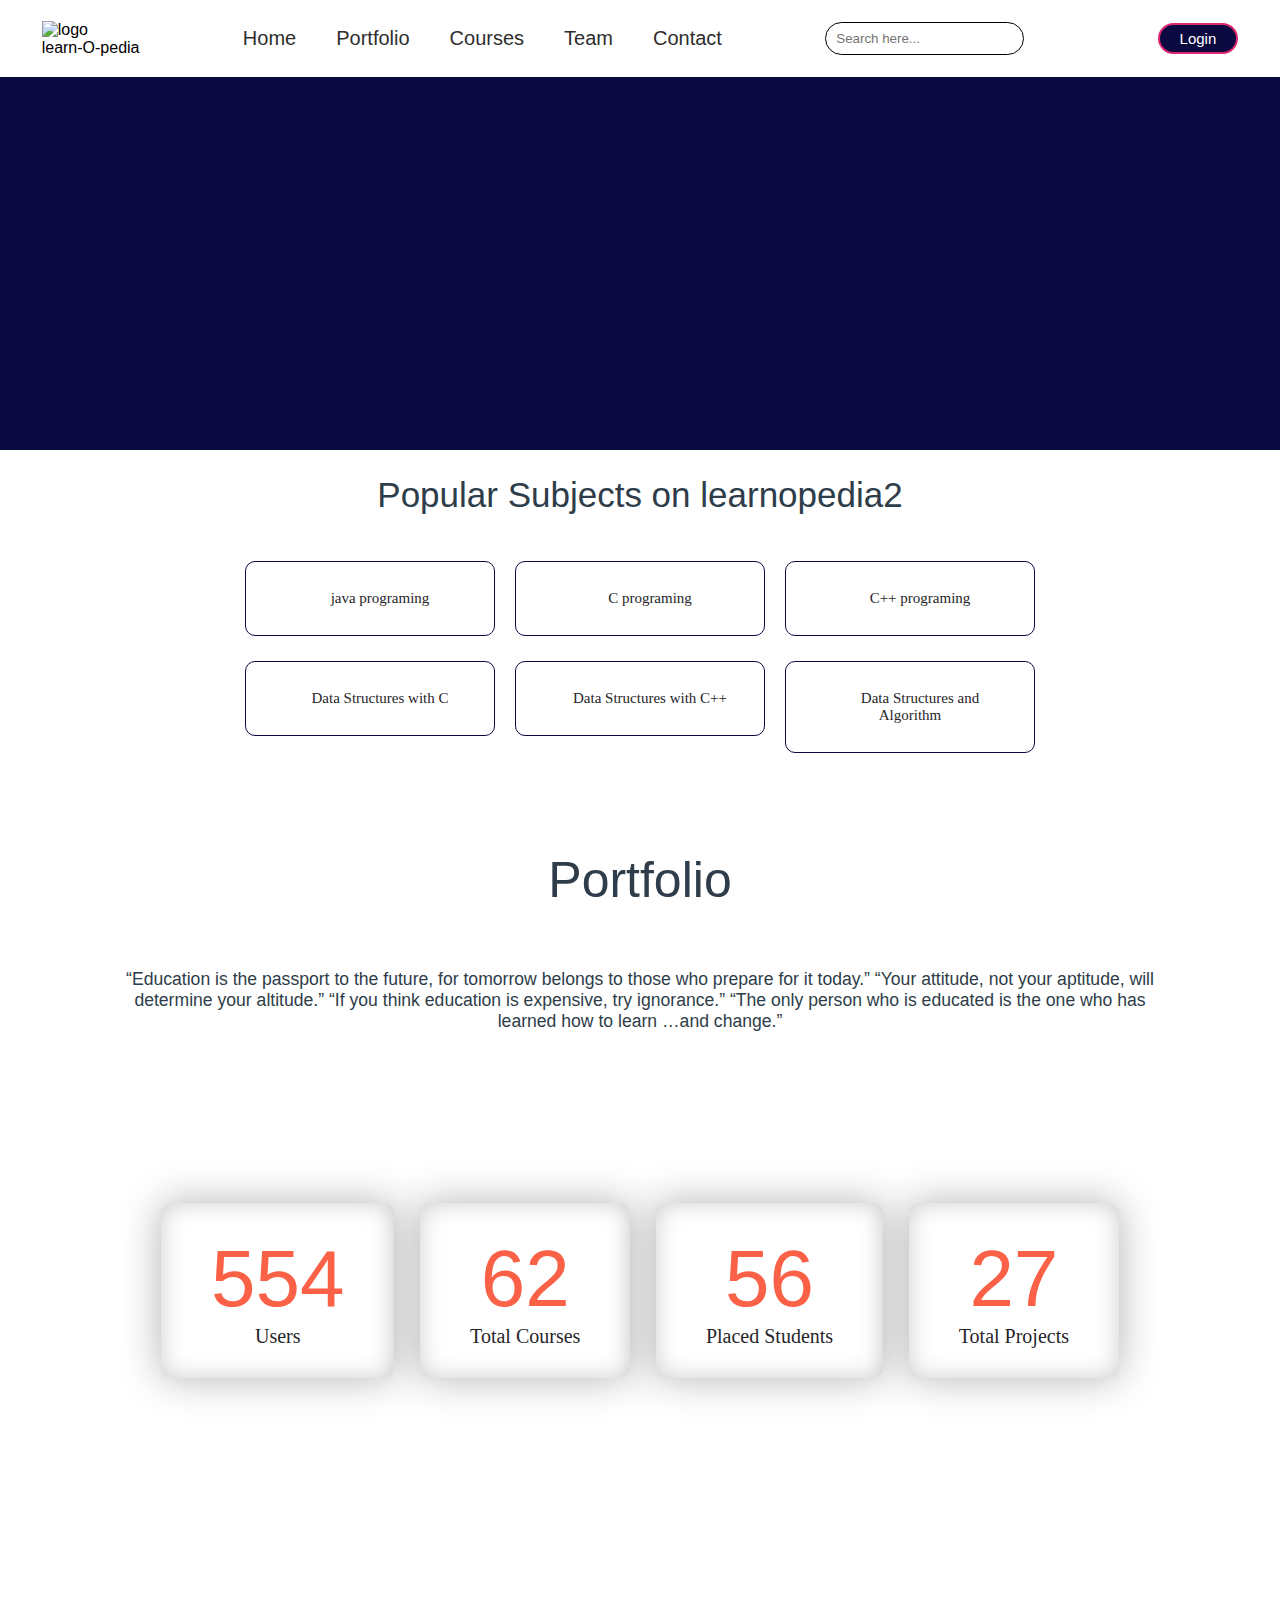
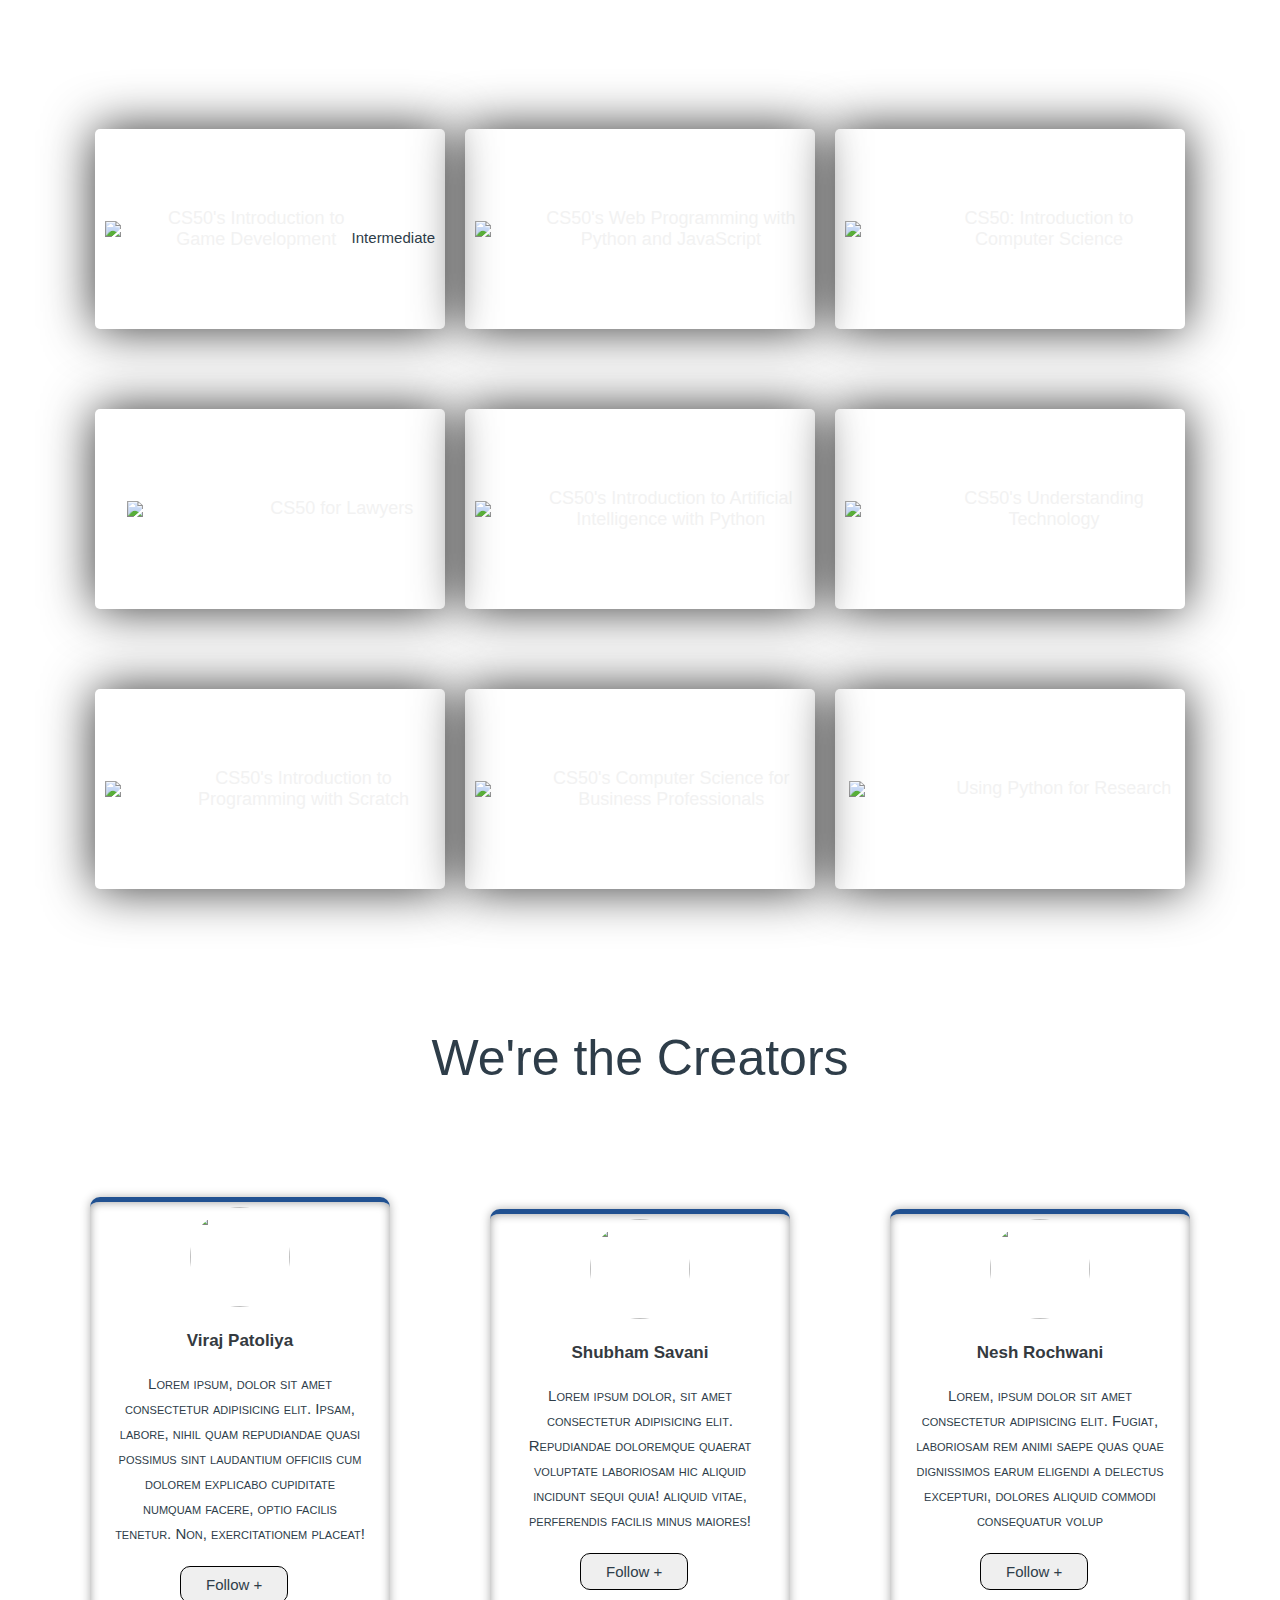
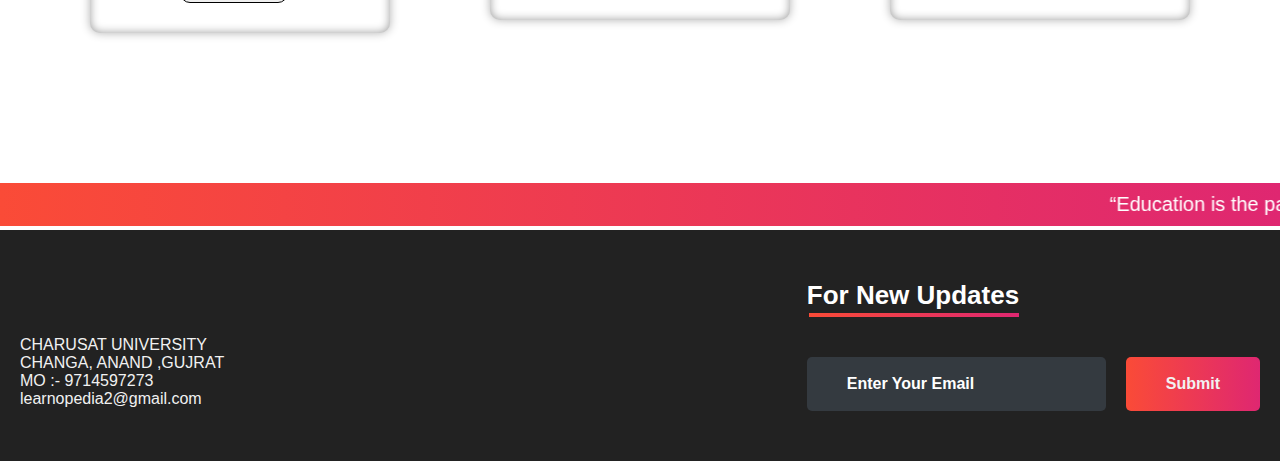
==== index.html @ 867e8674 "Add files via upload" ====
<!DOCTYPE html>
<html>
<head>
	<link rel="shortcut icon" type="png" href="icon/logo.png">
	<meta charset="utf-8">
	<meta http-equiv="X-UA-Comaptible" content="IE=edge">
	<title>learnOpedia</title>
	<meta name="desciption" content="">
	<meta name="viewport" content="width=device-width, initial-scale=1">
	<link rel="stylesheet" type="text/css" href="style.css">
	
</head>
<body>
<!-- Navigation Bar -->
	<header id="header">
		<nav>
			<div class="logo"><img src="icon/logo.png" alt="logo"><p>learn-O-pedia</p></div>
			<ul>
				<li><a class="header" href="">Home</a></li>
				<li><a href="#portfolio_section">Portfolio</a></li>
				<li><a href="#courses">Courses</a></li>
                <li><a href="#team_section">Team</a></li>
				<li><a href="#contactus_section">Contact</a></li>
			</ul>
			<div class="srch"><input type="text" class="search" placeholder="Search here..."><alt="search" onclick=slide()></div>
			<a class="login" href="">Login</a>
			<img src="icon/menu.png" class="menu" onclick="sideMenu(0)" alt="menu">
		</nav>
        <!-- navigation section over -->

		<div class="head-container">
			
		</div>
		<div class="side-menu" id="side-menu">
			<div class="close" onclick="sideMenu(1)"><img src="icon/close.png" alt=""></div>
			<div class="user">
				<img src="image.jpg" alt="Username">
				<p>Viraj</p>
			</div>
			<ul>
				<li><a href="#about_section">About</a></li>
				<li><a href="#portfolio_section">Portfolio</a></li>
				<li><a href="#team_section">Team</a></li>
				<li><a href="#courses">Courses</a></li>
				<li><a href="#contactus_section">Contact</a></li>
			</ul>
		</div>
	</header>


<!-- Some Popular Subjects -->
	<div class="title">
		<span>Popular Subjects on learnopedia2</span>
	</div>
	<br><br>
	<div class="course">
		<center><div class="cbox">
		<div class="det"><a href=""><img src="">java programing</a></div>
		<div class="det"><a href=""><img src="">C programing</a></div>
		<div class="det"><a href=""><img src="">C++ programing</a></div>
		
		</div></center>
		<div class="cbox">
		<div class="det"><a href=""><img src="">Data Structures with C </a></div>
		<div class="det"><a href=""><img src="">Data Structures with C++</a></div>
		<div class="det"><a href=""><img src="">Data Structures and Algorithm</a></div>
		</div>
	</div>

<!-- PORTFOLIO -->
	<div class="diffSection" id="portfolio_section">
		<center><p style="font-size: 50px; padding: 100px; padding-bottom: 40px;">Portfolio</p></center>
		<div class="content">
			<p>
				“Education is the passport to the future, for tomorrow belongs to those who prepare for it today.” “Your attitude, not your aptitude, will determine your altitude.” “If you think education is expensive, try ignorance.” “The only person who is educated is the one who has learned how to learn …and change.”
			</p>
		</div>
	</div>
	<div class="extra">
		<p>We're increasing this data every mounth</p>
		<div class="smbox">
		<span><center><div class="data">554</div><div class="det">Users</div></center></span>
		<span><center><div class="data">62</div><div class="det">Total Courses</div></center></span>
		<span><center><div class="data">56</div><div class="det">Placed Students</div></center></span>
		<span><center><div class="data">27</div><div class="det">Total Projects</div></center></span>
		</div>
	</div>

<!-- Courses -->
<div class="service-swipe">
	<div class="diffSection" id="courses">
	<center><p style="font-size: 50px; padding: 100px; padding-bottom: 40px; color: #fff;">Courses</p></center>
	</div>
	<a href="https://online-learning.harvard.edu/course/cs50s-introduction-game-development?delta=0"><div class="s-card"><img src="img/c.jpg"><p>CS50's Introduction to Game Development</p><br>Intermediate</div></a>
	<a href="https://online-learning.harvard.edu/course/cs50s-web-programming-python-and-javascript?delta=0"><div class="s-card"><img src="img/c++.png"><p>CS50's Web Programming with Python and JavaScript</p></div></a>
	<a href="https://online-learning.harvard.edu/course/cs50-introduction-computer-science?delta=0"><div class="s-card"><img src="img/java.png"><p>CS50: Introduction to Computer Science</p></div></a>
	<a href="https://online-learning.harvard.edu/course/cs50-lawyers?delta=0"><div class="s-card"><img src="img/js.png"><p>CS50 for Lawyers</p></div></a>
	<a href="https://online-learning.harvard.edu/course/cs50s-introduction-artificial-intelligence-python?delta=0"><div class="s-card"><img src="img/python.jpg"><p>CS50's Introduction to Artificial Intelligence with Python</p></div></a>
	<a href="https://online-learning.harvard.edu/course/cs50s-understanding-technology-0?delta=0"><div class="s-card"><img src="img/chas.png"><p>CS50's Understanding Technology</p></div></a>
	<a href="https://online-learning.harvard.edu/course/cs50s-introduction-programming-scratch?delta=0"><div class="s-card"><img src="img/machine leaning.png"><p>CS50's Introduction to Programming with Scratch</p></div></a>
	<a href="https://online-learning.harvard.edu/course/cs50s-computer-science-business-professionals-0?delta=0"><div class="s-card"><img src="img/robotics.png"><p>CS50's Computer Science for Business Professionals</p></div></a>
	<a href="https://online-learning.harvard.edu/course/using-python-research?delta=1"><div class="s-card"><img src="img/digital marketing.png"><p>Using Python for Research</p></div></a>
</div>

<!-- TEAM -->
	<div class="diffSection" id="team_section">
		<center><p style="font-size: 50px; padding-top: 100px; padding-bottom: 60px;">We're the Creators</p></center>
		<div class="totalcard">
			<div class="card">
				<center><img src="team/viraj.jpg"></center>
				<center><div class="card-title">Viraj Patoliya</div>
				<div id="detail">
					<p>Lorem ipsum, dolor sit amet consectetur adipisicing elit. Ipsam, labore, nihil quam repudiandae quasi possimus sint laudantium officiis cum dolorem explicabo cupiditate numquam facere, optio facilis tenetur. Non, exercitationem placeat! </p>
					<div class="duty"></div>
					<a href="https://www.linkedin.com/in/viraj-patoliya-6891b620b/" target="_blank"><button class="btn-viraj">Follow +</button></a>
				</div>
				</center>
			</div>
			<div class="card">
				<center><img src="team/shubham.jpg"></center>
				<center><div class="card-title">Shubham Savani</div>
				<div id="detail">
					<p>Lorem ipsum dolor, sit amet consectetur adipisicing elit. Repudiandae doloremque quaerat voluptate laboriosam hic aliquid incidunt sequi quia! aliquid vitae, perferendis facilis minus maiores!</p>
					<div class="duty"></div>
					<a href="https://www.linkedin.com/in/shubham-savani-b0a3a620b/" target="_blank"><button class="btn-shubham">Follow +</button></a>
				</div>
				</center>
			</div>
            <div class="card">
				<center><img src="team/nesh.jpg"></center>
				<center><div class="card-title">Nesh Rochwani</div>
				<div id="detail">
					<p>Lorem, ipsum dolor sit amet consectetur adipisicing elit. Fugiat, laboriosam rem animi saepe quas quae dignissimos earum eligendi a delectus excepturi, dolores aliquid commodi consequatur volup</p>
					<div class="duty"></div>
					<a href="https://www.linkedin.com/in/nesh-rochwani-981162211/" target="_blank"><button class="btn-nesh">Follow +</button></a>
				</div>
				</center>
			</div>
		</div>
	</div>

<!-- Sliding Information -->
	<marquee style="background: linear-gradient(to right, #FA4B37, #DF2771); margin-top: 50px;" direction="left" onmouseover="this.stop()" onmouseout="this.start()" scrollamount="20"><div class="marqu">“Education is the passport to the future, for tomorrow belongs to those who prepare for it today.” “Your attitude, not your aptitude, will determine your altitude.” “If you think education is expensive, try ignorance.” “The only person who is educated is the one who has learned how to learn …and change.”</div></marquee>

<!-- FOOTER -->
	<footer>
		<div class="footer-container" id="contactus_section" >
			<div class="left-col">
				<br><br>
				<br>CHARUSAT UNIVERSITY<br>CHANGA, ANAND ,GUJRAT<br>
				<p>MO :- 9714597273 <br>learnopedia2@gmail.com</p>
			</div>
			<div class="right-col">
				<h1 style="color: #fff">For New Updates</h1>
				<div class="border"></div><br>

				<form class="newsletter-form">
					<input class="txtb" type="email" placeholder="Enter Your Email">
					<input class="btn" type="submit" value="Submit">
				</form>
			</div>
		</div>
	</footer>

</body>
</html>
---- style.css ----
* {
	box-sizing: border-box;
	margin: 0;
	padding: 0;
}

html {
	scroll-behavior: smooth;
}
body {
	background: #FFF;
	font-family: 'Open Sans', sans-serif;
}

header {
	height: 50vh;
    /* : blue; */
	background: rgb(10, 10, 65);
}
.black {
	box-shadow: 0 2px 10px rgba(0, 0, 0, 0.5);
}
nav {
	padding-top: 20px;
	padding-bottom: 20px;
	top: 0;
	position: fixed;
	display: flex;
	width: 100%;
	z-index: 1000;
	background: #fff;
	justify-content: space-around;
	transition: 1.5s;
	align-items: center;
}
nav ul {
	display: flex;
	align-items: center;
}
nav ul li {
	list-style: none;
	margin: 5px 10px;
}
nav ul li a {
	padding: 2px 10px;
	color: #2e2e2e;
	font-size: 20px;
	cursor: pointer;
	transition: .5s;
	text-decoration: none;
}
nav ul li a:hover {
	color: rgb(10, 10, 65);
	border-radius: 5px;
    font-weight: bolder;
	/* background: rgb(10, 10, 65); */
}
.active {
    padding: auto;
	color: #fff;
	border-radius: 5px;
	/* background: rgb(10, 10, 65); */
}
.srch {
	padding: 8px 10px;
	display: flex;
	/* align-items: center; */
	justify-content: center;
	/* background: #0066ff; */
	border: 1px solid;
	border-radius: 20px;
}

.srch .search {
	/* padding: 2px 10px; */
	outline: none;
	border: none;
	background: transparent;
}

.login {
	margin-left: 50px;
	padding: 5px 20px;
	border: 2px solid #DF2771;
	border-radius: 20px;
	text-decoration: none;
	
	transition: .5s;
	background-color: rgb(10, 10, 65);
	color: #fff;
}
.login:hover {
	color: #2e2e2e;
	background: #fff;
}
.logo img{
	width: 120px;
	cursor: pointer;
	transition: all 1s;
}

a, button {
	float: left;
	font-family: "Montserrat", sans-serif;
	font-weight: 500;
	font-size: 15px;
	color: #2E3D49;
	display: block;
	text-decoration: none;
	text-align: center;
}
/* .head-container {
	margin-top: 245px;
	display: flex;
	flex-wrap: wrap;
	align-items: center;
	justify-content: space-around;
} */

/* SIDE                      */
.menu {
	cursor: pointer;
	width: 25px;
	display: none;
}
.side-menu {
	width: 100%;
	height: 100%;
	background: rgba(182, 33, 90, 0.993);
	position: absolute;
	top: 0;
	transition: .8s;
	z-index: 2000;
	transform: translateX(-100%);
}
.side-menu ul {
	margin-top: 35%;
	display: flex;
	flex-direction: column;
	justify-content: center;
	/* background: #FA4B37; */
}
.side-menu ul li {
	list-style: none;
	/* background: #009900; */
	display: flex;
	justify-content: center;
	align-items: center;
	/* border-bottom: 1px solid #fff; */
	/* padding: 10px 0px; */
}
.side-menu ul li:hover a{
	background: #fff;
	color: #DF2771;
}
.side-menu ul li a{
	color: #FFF;
	width: 100%;
	font-size: 1em;
	/* background: #2E3D49; */
	text-decoration: none;
	padding: 15px 0px;
}
.close img{
	float: right;
	width: 35px;
	cursor: pointer;
	margin: 10px;
}
.user {
	display: flex;
	justify-content: center;
	align-items: center;
	margin-top: 10%;
}
.user img {
	width: 60px;
	border-radius: 50%;
	border: 2px solid #fff;
	filter: drop-shadow(0 10px 20px #0004);
	margin-right: 30px;
	cursor: pointer;
}
.user p {
	color: #fff;
	cursor: pointer;
}
.user img, .user p {
	opacity: 1;
}
/*Common things in all sections*/
 #portfolio_section, #team_section, #services_section, #contactus_section {
	font-family: 'Open Sans', sans-serif;
	color: #2E3D49;
	position: relative;
}
.diffSection {
	width: 100%;
	/*position: relative;*/
	justify-content: center;
	align-items: center;
}
.diffSection .content {
	margin: 10px;
	text-align: center;
	padding: 10px 100px;
	font-size: 1.1em;
}

/*PORTFOLIO*/
.extra {
	width: 100%;
}
.extra p {
	padding: 30px;
	padding-bottom: 150px;
	font-size: 50px;
	text-align: center;
	color: #fff;
	background-image: linear-gradient(rgba(0,0,0,0),rgba(0,0,0,0.7)),url("images/extra/b1.jpg");
	background-size: cover;
	background-attachment: fixed;
	font-family: cursive;
	z-index: -9;
}
.smbox {
	display: flex;
	flex-wrap: wrap;
	transform: translateY(-100px);
	justify-content: center;
}
.smbox span {
	margin: 1%;
	background: #fff;
	box-shadow: inset 0px 0px 25px rgba(0,0,0,0.2),
						0 0 40px rgba(0,0,0,0.3);
	border-radius: 10px;
	padding: 30px 50px;
	cursor: pointer;
}
.smbox span:hover {
	transform: scale(1.3);
	transition: .5s ease;
}
.smbox .data {
	font-size: 80px;
	color: #FA6146;	
}
.smbox .det {
	font-size: 20px;
	color: #272529;
	font-family: cursive;
}

/*Title*/
.title {
	 margin-top: 25px; 
	font-family: 'Open Sans', sans-serif;
	font-size: 35px;
	text-align: center;
	color: #2E3D49;
}
/*POPULAR SUBJECTS*/
.cbox {
	position: relative;
	width: 100%;
	display: inline-flex;
	flex-wrap: wrap;
	justify-content: center;
}
.cbox .det {
	width: 250px;
	height: 80px;
	margin: 10px;
	background: #fff;
	cursor: pointer;
}
.cbox .det a{
	justify-content: space-around;
	width: 250px;
	padding: 28px;
	border-radius: 10px;
	border: 1px solid rgb(10, 10, 65);
	font-size: 15px;
	color: #272529;
	font-family: cursive;
	text-decoration: none;
}
.cbox .det a:hover {
	background: linear-gradient(to right, rgb(10, 10, 65), blue);
	color: white;
}
.cbox .det a:hover img{
	filter: brightness(100);
}
.cbox img {
	width: 20px;
	margin-right: 20px;
}

/*TEAM SECTION*/
.totalcard {
	width: 100%;
	display: flex;
	flex-wrap: wrap;
	align-items: center;
	justify-content: center;
	margin-bottom: 50px;
}
.totalcard .card {
	margin: 50px;
	width: 300px;
	border-radius: 10px;
	background: #fff;
}
.totalcard .card{
	box-shadow: inset 0 0 10px rgba(0,0,0,0.4),
					0 0 10px rgba(0,0,0,0.3);
}
.card:nth-child(1){
	border-top: 5px solid rgb(33, 81, 145);
}
.card:nth-child(2){
	border-top: 5px solid rgb(33, 81, 145);
}
.card:nth-child(3){
	border-top: 5px solid rgb(33, 81, 145);
}
.card:nth-child(1):hover {
	box-shadow: inset 0px 0px 10px rgb(33, 81, 145),
				1px 1px 30px rrgb(33, 81, 145);
}
.card:nth-child(2):hover {
	box-shadow: inset 0px 0px 10px rgba(10, 67, 141, 0.623),
				1px 1px 30px rgba(33, 81, 145,0.5);
}
.card:nth-child(3):hover {
	box-shadow: inset 0px 0px 10px rgba(33, 81, 145,0.5),
				1px 1px 30px rgba(33, 81, 145,0.5);
}
.totalcard .card img {
	width: 100px;
	height: 100px;
	margin-top: 5px;
	cursor: pointer;
	border-radius: 50px;
	transition-duration: .8s;
}
.totalcard .card img:hover {
    /* padding-bottom: 10px ; */
	transform: scale(1.5);
	border-radius: 0;
	box-shadow: 0 0 20px rgba(0,0,0,0.5);
}
#detail p{
	font-size: 15px;
	line-height: 25px;
	font-variant: small-caps;
	text-align: center;
	margin: 25px;
	margin-bottom: 0px;
	margin-top: 0px;
}
#detail button {
	outline: none;
	border-radius: 10px;
	border-style: none;
	border: 1px solid black;
	padding: 9px 25px;
	cursor: pointer;
	transition-duration: .4s;
}
#detail a {
	bottom: 80px;
	text-decoration: none;
	margin-bottom: 30px;
	margin-top: 20px;
	margin-left: 90px;
	align-self: center;
}
.btn-viraj:hover {
	background: rgba(0,255,0,0.7);
	color: #fff;
}
.btn-viraj2:hover {
	background: rgba(0,0,255,0.5);
	color: #fff;
}
.card-title {
	font-size: 17px;
	color: #343A40;
	padding: 20px;
	font-weight: 700;
}

/*Service Section*/
.service-swipe {
	display: flex;
	flex-wrap: wrap;
	justify-content: center;
	align-items: center;
	background-image: linear-gradient(rgba(0,0,0,0),rgba(0,0,0,0.7)),url("images/extra/b3.jpg");
	background-size: cover;
	background-attachment: fixed;
}
.service-swipe .s-card img {
	width: 100px;
}
.service-swipe a {
	padding: 0;
	margin: 40px 10px;
}
.service-swipe .s-card {
	display: flex;
	justify-content: space-around;
	padding: 10px;
	align-items: center;
	text-align: center;
	width: 350px;
	height: 200px;
	box-shadow: inset 0 0 20px rgba(255,255,255,0.05),
					0 0 50px rgba(0,0,0,0.8);
	border-radius: 5px;
	cursor: pointer;
	transition-duration: .5s;
}
.service-swipe .s-card p {
	color: #f2f2f2;
	font-size: 1.2em;
	font-family: 'Open Sans',sans-serif;
}
.service-swipe .s-card:hover {
	box-shadow: 0 0 50px rgba(255,255,255,0.8);
	transform: translateY(-10px);
}

/*SCROLLING TEXT*/
.marqu {
	text-align: center;
	justify-content: center;
	color: #fff;
	font-size: 20px;
	padding: 10px;
}

/*FOOTER*/
footer {
	color: #E5E8EF;
	background: #000D;
	padding: 50px 0; 
}
footer .footer-container {
	max-width: 1300px;
	margin: auto;
	padding: 0 20px;
	display: flex;
	justify-content: space-between;
	align-items: center;
	flex-wrap: wrap-reverse;
}

footer .left-col{
     color: #f1f1f1;
}
footer .border{
    color: #f1f1f1;
}
footer .social-media img{
	width: 22px;
}
footer .logo {
	width: 180px;
	color: #fff;
}
footer .social-media a{
	margin-right: 10px;
	font-size: 22px;
	text-decoration: none;
}
footer .right-col h1{
	font-size: 26px;
}
footer .border{
	width: 210px;
	height: 4px;
	background: linear-gradient(to right, #FA4B37, #DF2771);
	margin: 2px;
}
footer .newsletter-form {
	display: flex;
	justify-content: center;
	align-items: center;
	flex-wrap: wrap;
}
footer input::placeholder {
  color: white !important;
}
footer .txtb {
	flex: 1;
	padding: 18px 40px;
	font-size: 16px;
	background: #343A40;
	border: none;
	font-weight: 700;
	outline: none;
	border-radius: 5px;
	min-width: 260px;
	margin-top: 20px;
	color: white;
}
footer .btn {
	margin-top: 20px;
	padding: 18px 40px;
	font-size: 16px;
	color: #f1f1f1;
	background: linear-gradient(to right, #FA4B37, #DF2771);
	border: none;
	font-weight: 700;
	outline: none;
	border-radius: 5px;
	margin-left: 20px;
	cursor: pointer;
	transition: opacity .3s linear;	
}
footer .btn:hover {
	opacity: .7;
}

/*PROPERTIES FOR MAKING WEBSITE RESPONSIVE*/
@media screen and (max-width: 960px) {
	.footer-container {
		max-width: 600px;
	}
	.right-col {
		width: 100%;
		margin-bottom: 60px;
	}
	.left-col {
		width: 100%;
		text-align: center;
	}
	.social-media {
		display: flex;
		justify-content: center;
	}
	.logo {
		transition: 1s;
		margin-left: 30%;
	}
	nav ul, .srch, .login{
		display: none;
	}
	.menu {
		display: block;
	}
	nav {
		padding-bottom: 20px;
		border-bottom: 1px solid #0005;
	}
	.quote p, .quote h5, .play {
		justify-content: center;
		text-align: center;
	}
	.quote p {
		font-size: 30px;
	}
	.service-container .right-side img {
		width: 90%;
	}
	.title {
		margin-top: 0px;
	}
	
}
@media screen and (max-width: 700px) {
	footer .btn{
		margin: 0;
		width: 100%;
		margin-top: 20px;
	}
	.svg-image img {
		width: 90%;
		margin: 20px;
		/* align-self: center; */
	}
}

@media screen and (max-width: 1000px) {	
	.feedbox form input, .feedbox form .fname{
		width: 100%;
	}
}
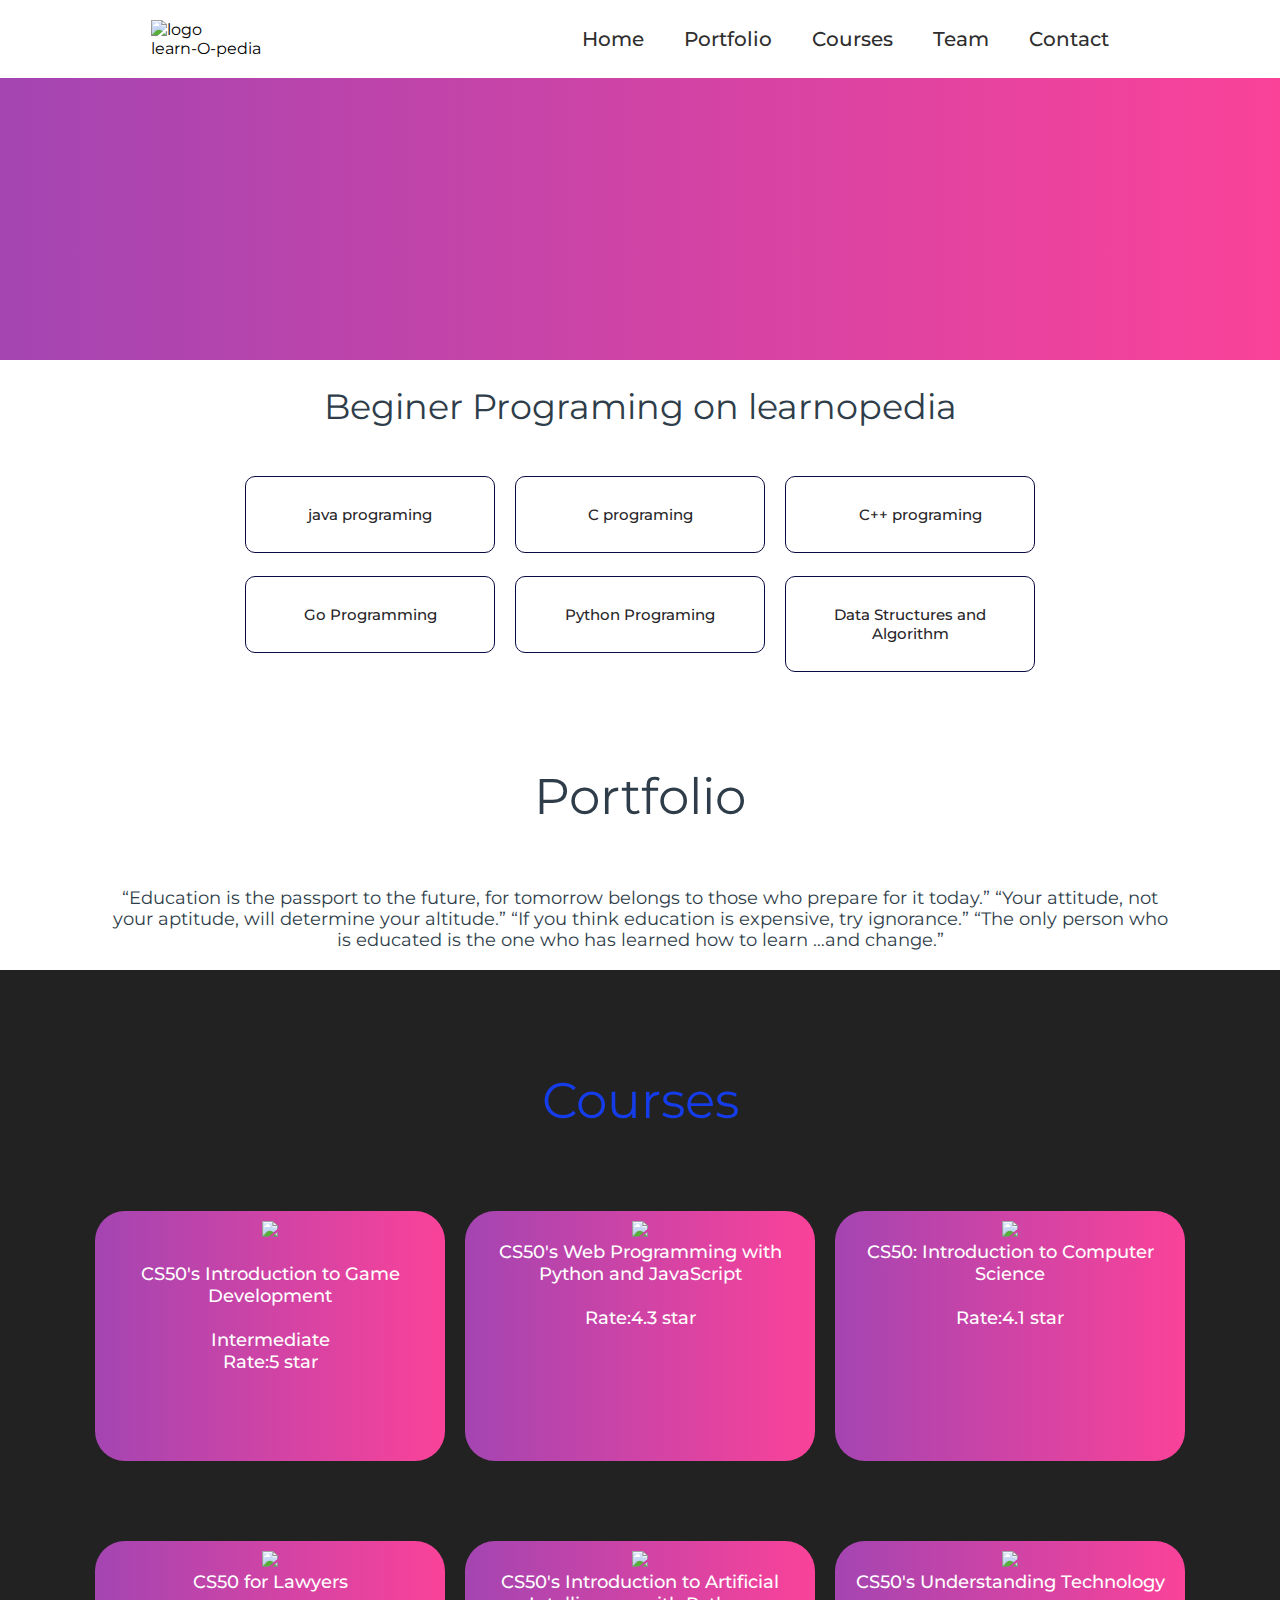
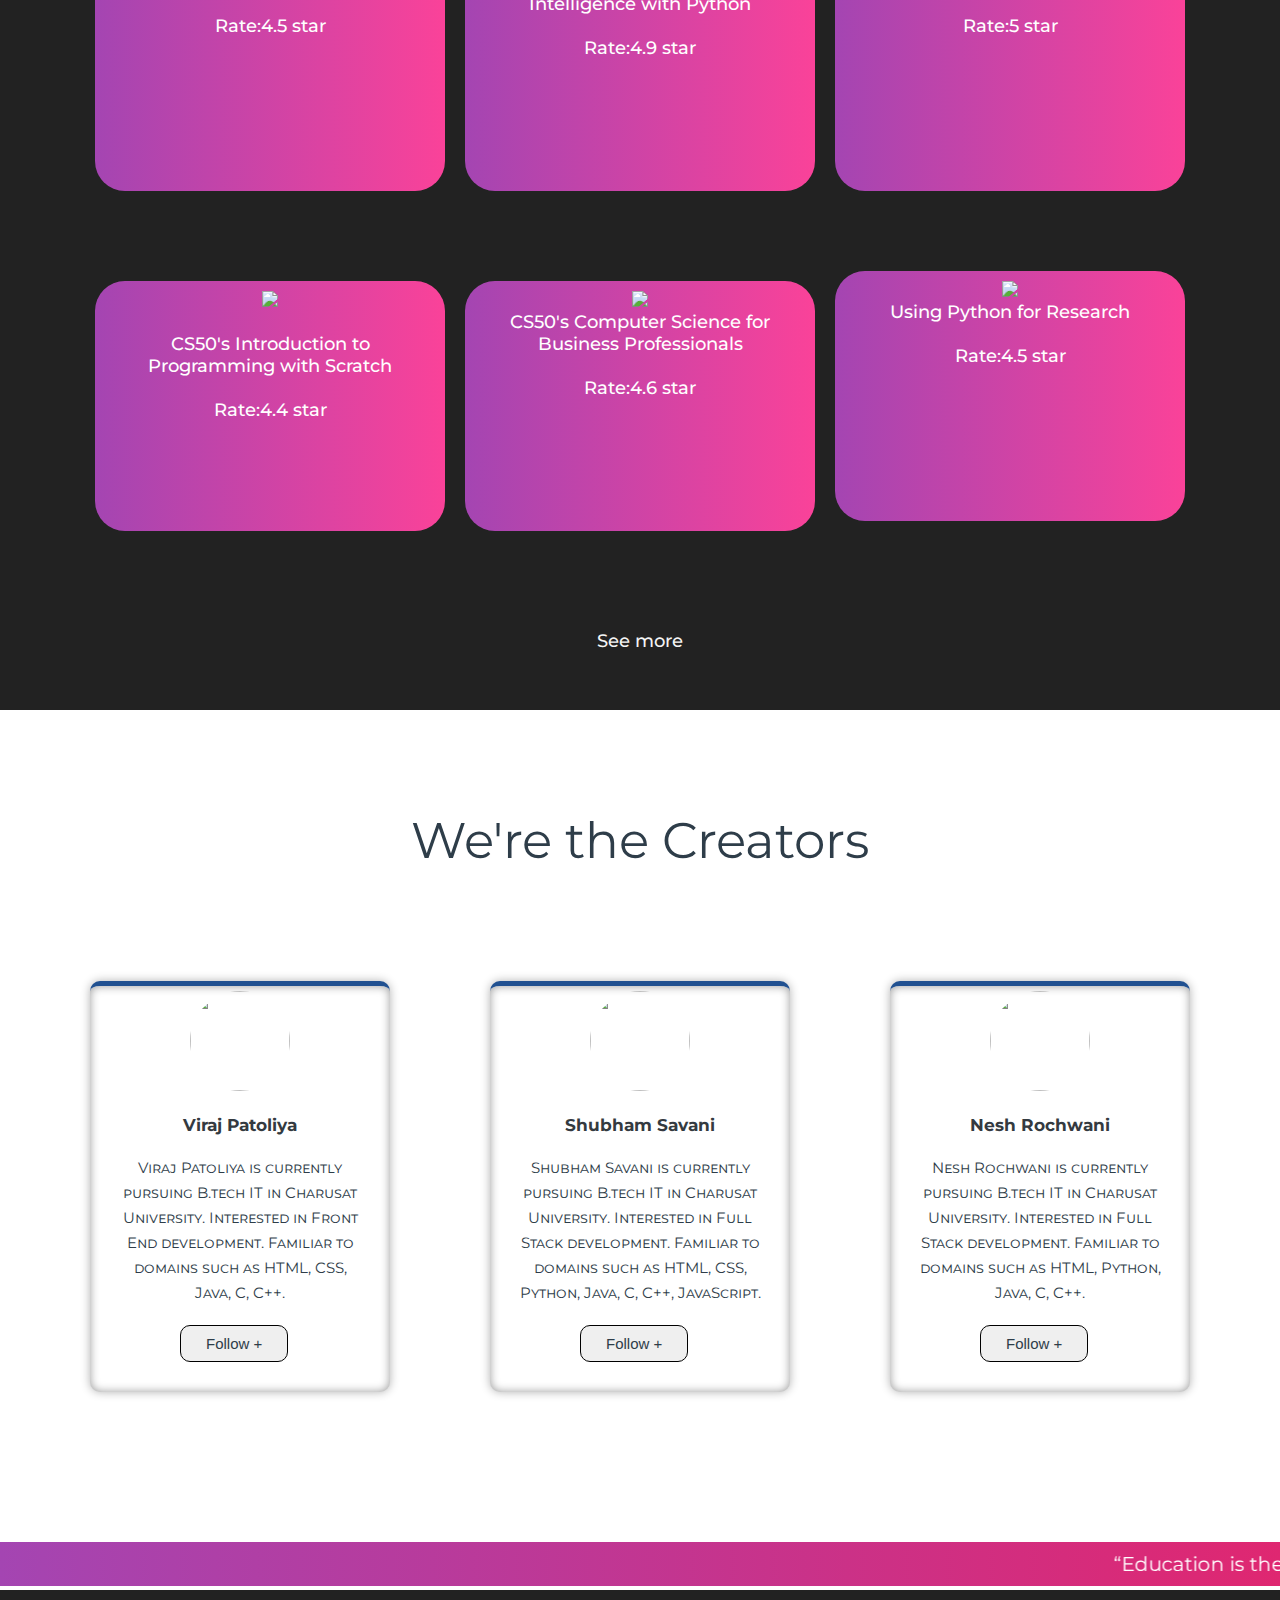
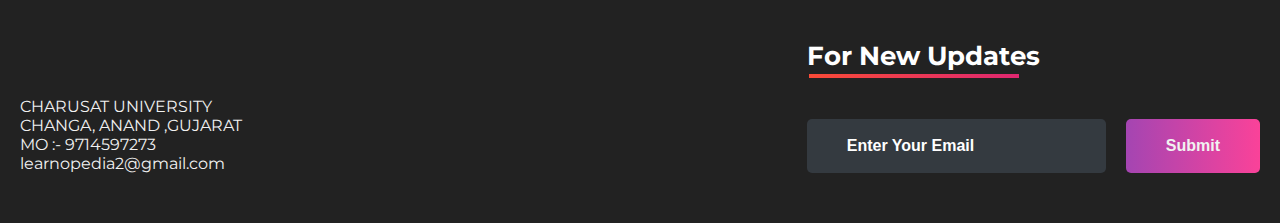
==== commit bd695c34: "Add files via upload" ====
--- a/index.html
+++ b/index.html
@@ -7,10 +7,15 @@
 	<title>learnOpedia</title>
 	<meta name="desciption" content="">
 	<meta name="viewport" content="width=device-width, initial-scale=1">
+
+	<link href="https://fonts.googleapis.com/css2?family=Montserrat&display=swap" rel="stylesheet">
+
+
 	<link rel="stylesheet" type="text/css" href="style.css">
-	
+	<link rel="preconnect" href="https://fonts.googleapis.com">
 </head>
 <body>
+
 <!-- Navigation Bar -->
 	<header id="header">
 		<nav>
@@ -22,14 +27,16 @@
                 <li><a href="#team_section">Team</a></li>
 				<li><a href="#contactus_section">Contact</a></li>
 			</ul>
-			<div class="srch"><input type="text" class="search" placeholder="Search here..."><alt="search" onclick=slide()></div>
-			<a class="login" href="">Login</a>
-			<img src="icon/menu.png" class="menu" onclick="sideMenu(0)" alt="menu">
+
+			<!-- <div class="srch"><input type="text" id="myInput" class="search" placeholder="Search here..." onkeyup="SearchCourses()"></div> -->
+
+			<!-- <a class="login" href="">Login</a> -->
+			<!-- <img src="icon/menu.png" class="menu" onclick="sideMenu(0)" alt="menu"> -->
 		</nav>
         <!-- navigation section over -->
 
 		<div class="head-container">
-			
+			<li>Thanks for coming back to learn-O-pedia </li>
 		</div>
 		<div class="side-menu" id="side-menu">
 			<div class="close" onclick="sideMenu(1)"><img src="icon/close.png" alt=""></div>
@@ -50,20 +57,20 @@
 
 <!-- Some Popular Subjects -->
 	<div class="title">
-		<span>Popular Subjects on learnopedia2</span>
+		<span>Beginer Programing on learnopedia</span>
 	</div>
 	<br><br>
 	<div class="course">
 		<center><div class="cbox">
-		<div class="det"><a href=""><img src="">java programing</a></div>
-		<div class="det"><a href=""><img src="">C programing</a></div>
-		<div class="det"><a href=""><img src="">C++ programing</a></div>
+		<div class="det"><a href="https://www.w3schools.com/java/default.asp">java programing</a></div>
+		<div class="det"><a href="https://www.w3schools.in/c-tutorial/">C programing</a></div>
+		<div class="det"><a href="https://www.w3schools.com/CPP/default.asp"><img src="">C++ programing</a></div>
 		
 		</div></center>
 		<div class="cbox">
-		<div class="det"><a href=""><img src="">Data Structures with C </a></div>
-		<div class="det"><a href=""><img src="">Data Structures with C++</a></div>
-		<div class="det"><a href=""><img src="">Data Structures and Algorithm</a></div>
+		<div class="det"><a href="https://www.w3schools.com/go/index.php">Go Programming </a></div>
+		<div class="det"><a href="https://www.w3schools.com/python/">Python Programing</progress></a></div>
+		<div class="det"><a href="https://online-learning.harvard.edu/course/data-structures-and-algorithms?delta=0">Data Structures and Algorithm</a></div>
 		</div>
 	</div>
 
@@ -76,30 +83,25 @@
 			</p>
 		</div>
 	</div>
-	<div class="extra">
-		<p>We're increasing this data every mounth</p>
-		<div class="smbox">
-		<span><center><div class="data">554</div><div class="det">Users</div></center></span>
-		<span><center><div class="data">62</div><div class="det">Total Courses</div></center></span>
-		<span><center><div class="data">56</div><div class="det">Placed Students</div></center></span>
-		<span><center><div class="data">27</div><div class="det">Total Projects</div></center></span>
-		</div>
 	</div>
 
 <!-- Courses -->
 <div class="service-swipe">
 	<div class="diffSection" id="courses">
-	<center><p style="font-size: 50px; padding: 100px; padding-bottom: 40px; color: #fff;">Courses</p></center>
+	<center><p style="font-size: 50px; padding: 100px; padding-bottom: 40px; color: rgb(21, 60, 233);">Courses</p></center>
 	</div>
-	<a href="https://online-learning.harvard.edu/course/cs50s-introduction-game-development?delta=0"><div class="s-card"><img src="img/c.jpg"><p>CS50's Introduction to Game Development</p><br>Intermediate</div></a>
-	<a href="https://online-learning.harvard.edu/course/cs50s-web-programming-python-and-javascript?delta=0"><div class="s-card"><img src="img/c++.png"><p>CS50's Web Programming with Python and JavaScript</p></div></a>
-	<a href="https://online-learning.harvard.edu/course/cs50-introduction-computer-science?delta=0"><div class="s-card"><img src="img/java.png"><p>CS50: Introduction to Computer Science</p></div></a>
-	<a href="https://online-learning.harvard.edu/course/cs50-lawyers?delta=0"><div class="s-card"><img src="img/js.png"><p>CS50 for Lawyers</p></div></a>
-	<a href="https://online-learning.harvard.edu/course/cs50s-introduction-artificial-intelligence-python?delta=0"><div class="s-card"><img src="img/python.jpg"><p>CS50's Introduction to Artificial Intelligence with Python</p></div></a>
-	<a href="https://online-learning.harvard.edu/course/cs50s-understanding-technology-0?delta=0"><div class="s-card"><img src="img/chas.png"><p>CS50's Understanding Technology</p></div></a>
-	<a href="https://online-learning.harvard.edu/course/cs50s-introduction-programming-scratch?delta=0"><div class="s-card"><img src="img/machine leaning.png"><p>CS50's Introduction to Programming with Scratch</p></div></a>
-	<a href="https://online-learning.harvard.edu/course/cs50s-computer-science-business-professionals-0?delta=0"><div class="s-card"><img src="img/robotics.png"><p>CS50's Computer Science for Business Professionals</p></div></a>
-	<a href="https://online-learning.harvard.edu/course/using-python-research?delta=1"><div class="s-card"><img src="img/digital marketing.png"><p>Using Python for Research</p></div></a>
+	<a href="https://online-learning.harvard.edu/course/cs50s-introduction-game-development?delta=0"><div class="s-card"><img src="https://cdn-icons-png.flaticon.com/512/808/808439.png"><p><br> CS50's Introduction to Game Development <br><br> Intermediate <br>Rate:5 star</p></div></a>
+	<a href="https://online-learning.harvard.edu/course/cs50s-web-programming-python-and-javascript?delta=0"><div class="s-card"><img src="https://t3.ftcdn.net/jpg/02/44/02/86/240_F_244028632_gxeXmgzwwobR9VcheZwQ2tYtjk6gt1ZP.jpg"><br><p>CS50's Web Programming with Python and JavaScript<br><br>Rate:4.3 star</p></div></a>
+	<a href="https://online-learning.harvard.edu/course/cs50-introduction-computer-science?delta=0"><div class="s-card"><img src="img/java.png"><br><p>CS50: Introduction to Computer Science<br><br>Rate:4.1 star</p></div></a>
+	<a href="https://online-learning.harvard.edu/course/cs50-lawyers?delta=0"><div class="s-card"><img src="img/js.png"><br><p>CS50 for Lawyers<br><br>Rate:4.5 star</p></div></a>
+	<a href="https://online-learning.harvard.edu/course/cs50s-introduction-artificial-intelligence-python?delta=0"><div class="s-card"><img src="https://cdn-icons-png.flaticon.com/512/1822/1822899.png"><br><p>CS50's Introduction to Artificial Intelligence with Python<br><br>Rate:4.9 star</p></div></a>
+	<a href="https://online-learning.harvard.edu/course/cs50s-understanding-technology-0?delta=0"><div class="s-card"><img src="img/chas.png"><br><p>CS50's Understanding Technology<br><br>Rate:5 star</p></div></a>
+	<a href="https://online-learning.harvard.edu/course/cs50s-introduction-programming-scratch?delta=0"><div class="s-card"><img src="img/machine leaning.png"><br><p><br>CS50's Introduction to Programming with Scratch<br><br>Rate:4.4 star</p></div></a>
+	<a href="https://online-learning.harvard.edu/course/cs50s-computer-science-business-professionals-0?delta=0"><div class="s-card"><img src="img/robotics.png"><br><p>CS50's Computer Science for Business Professionals<br><br>Rate:4.6 star</p></div></a>
+	<a href="https://online-learning.harvard.edu/course/using-python-research?delta=1"><div class="s-card"><img src="img/digital marketing.png"><br><p>Using Python for Research<br><br>Rate:4.5 star</p></div><br>
+
+	<a href="page1.html"><div class="see-more">See more </div></a></div></a>
+
 </div>
 
 <!-- TEAM -->
@@ -107,10 +109,10 @@
 		<center><p style="font-size: 50px; padding-top: 100px; padding-bottom: 60px;">We're the Creators</p></center>
 		<div class="totalcard">
 			<div class="card">
-				<center><img src="team/viraj.jpg"></center>
+				<center><img src="team/viraj.jpeg"></center>
 				<center><div class="card-title">Viraj Patoliya</div>
 				<div id="detail">
-					<p>Lorem ipsum, dolor sit amet consectetur adipisicing elit. Ipsam, labore, nihil quam repudiandae quasi possimus sint laudantium officiis cum dolorem explicabo cupiditate numquam facere, optio facilis tenetur. Non, exercitationem placeat! </p>
+					<p>Viraj Patoliya is currently pursuing B.tech IT in Charusat University. Interested in Front End development. Familiar to domains such as HTML, CSS, Java, C, C++. </p>
 					<div class="duty"></div>
 					<a href="https://www.linkedin.com/in/viraj-patoliya-6891b620b/" target="_blank"><button class="btn-viraj">Follow +</button></a>
 				</div>
@@ -120,19 +122,19 @@
 				<center><img src="team/shubham.jpg"></center>
 				<center><div class="card-title">Shubham Savani</div>
 				<div id="detail">
-					<p>Lorem ipsum dolor, sit amet consectetur adipisicing elit. Repudiandae doloremque quaerat voluptate laboriosam hic aliquid incidunt sequi quia! aliquid vitae, perferendis facilis minus maiores!</p>
+					<p>Shubham Savani is currently pursuing B.tech IT in Charusat University. Interested in Full Stack development.  Familiar to domains such as HTML, CSS, Python, Java, C, C++, JavaScript.</p>
 					<div class="duty"></div>
-					<a href="https://www.linkedin.com/in/shubham-savani-b0a3a620b/" target="_blank"><button class="btn-shubham">Follow +</button></a>
+					<a href="https://www.linkedin.com/in/shubham-savani-b0a3a620b/" target="_blank"><button class="btn-viraj">Follow +</button></a>
 				</div>
 				</center>
 			</div>
             <div class="card">
-				<center><img src="team/nesh.jpg"></center>
+				<center><img src="team/nesh.jpeg"></center>
 				<center><div class="card-title">Nesh Rochwani</div>
 				<div id="detail">
-					<p>Lorem, ipsum dolor sit amet consectetur adipisicing elit. Fugiat, laboriosam rem animi saepe quas quae dignissimos earum eligendi a delectus excepturi, dolores aliquid commodi consequatur volup</p>
+					<p>Nesh Rochwani is currently pursuing B.tech IT in Charusat University. Interested in Full Stack development.  Familiar to domains such as HTML, Python, Java, C, C++.</p>
 					<div class="duty"></div>
-					<a href="https://www.linkedin.com/in/nesh-rochwani-981162211/" target="_blank"><button class="btn-nesh">Follow +</button></a>
+					<a href="https://www.linkedin.com/in/nesh-rochwani-981162211/" target="_blank"><button class="btn-viraj">Follow +</button></a>
 				</div>
 				</center>
 			</div>
@@ -140,14 +142,14 @@
 	</div>
 
 <!-- Sliding Information -->
-	<marquee style="background: linear-gradient(to right, #FA4B37, #DF2771); margin-top: 50px;" direction="left" onmouseover="this.stop()" onmouseout="this.start()" scrollamount="20"><div class="marqu">“Education is the passport to the future, for tomorrow belongs to those who prepare for it today.” “Your attitude, not your aptitude, will determine your altitude.” “If you think education is expensive, try ignorance.” “The only person who is educated is the one who has learned how to learn …and change.”</div></marquee>
+	<marquee style="background: linear-gradient(to right, #a445b2, #DF2771); margin-top: 50px;" direction="left" onmouseover="this.stop()" onmouseout="this.start()" scrollamount="20"><div class="marqu">“Education is the passport to the future, for tomorrow belongs to those who prepare for it today.” “Your attitude, not your aptitude, will determine your altitude.” “If you think education is expensive, try ignorance.” “The only person who is educated is the one who has learned how to learn …and change.”</div></marquee>
 
 <!-- FOOTER -->
 	<footer>
 		<div class="footer-container" id="contactus_section" >
 			<div class="left-col">
 				<br><br>
-				<br>CHARUSAT UNIVERSITY<br>CHANGA, ANAND ,GUJRAT<br>
+				<br>CHARUSAT UNIVERSITY<br>CHANGA, ANAND ,GUJARAT<br>
 				<p>MO :- 9714597273 <br>learnopedia2@gmail.com</p>
 			</div>
 			<div class="right-col">
--- a/style.css
+++ b/style.css
@@ -9,13 +9,13 @@
 }
 body {
 	background: #FFF;
-	font-family: 'Open Sans', sans-serif;
+	font-family: 'Montserrat', sans-serif;
 }
 
 header {
-	height: 50vh;
-    /* : blue; */
-	background: rgb(10, 10, 65);
+	height: 40vh;
+	background: linear-gradient(to right, #a445b2, #fa4299);
+	/* background: rgb(10, 10, 65); */
 }
 .black {
 	box-shadow: 0 2px 10px rgba(0, 0, 0, 0.5);
@@ -101,7 +101,7 @@
 
 a, button {
 	float: left;
-	font-family: "Montserrat", sans-serif;
+	/* font-family: "Montserrat", sans-serif; */
 	font-weight: 500;
 	font-size: 15px;
 	color: #2E3D49;
@@ -190,7 +190,7 @@
 }
 /*Common things in all sections*/
  #portfolio_section, #team_section, #services_section, #contactus_section {
-	font-family: 'Open Sans', sans-serif;
+	/* font-family: 'Open Sans', sans-serif; */
 	color: #2E3D49;
 	position: relative;
 }
@@ -220,7 +220,7 @@
 	background-image: linear-gradient(rgba(0,0,0,0),rgba(0,0,0,0.7)),url("images/extra/b1.jpg");
 	background-size: cover;
 	background-attachment: fixed;
-	font-family: cursive;
+	/* font-family: cursive; */
 	z-index: -9;
 }
 .smbox {
@@ -249,13 +249,13 @@
 .smbox .det {
 	font-size: 20px;
 	color: #272529;
-	font-family: cursive;
+	/* font-family: cursive; */
 }
 
 /*Title*/
 .title {
 	 margin-top: 25px; 
-	font-family: 'Open Sans', sans-serif;
+	/* font-family: 'Open Sans', sans-serif; */
 	font-size: 35px;
 	text-align: center;
 	color: #2E3D49;
@@ -283,11 +283,11 @@
 	border: 1px solid rgb(10, 10, 65);
 	font-size: 15px;
 	color: #272529;
-	font-family: cursive;
+	/* font-family: cursive; */
 	text-decoration: none;
 }
 .cbox .det a:hover {
-	background: linear-gradient(to right, rgb(10, 10, 65), blue);
+	background: linear-gradient(to right, #a445b2, #fa4299);
 	color: white;
 }
 .cbox .det a:hover img{
@@ -327,8 +327,8 @@
 	border-top: 5px solid rgb(33, 81, 145);
 }
 .card:nth-child(1):hover {
-	box-shadow: inset 0px 0px 10px rgb(33, 81, 145),
-				1px 1px 30px rrgb(33, 81, 145);
+	box-shadow: inset 0px 0px 10px rgba(33, 81, 145,0.5),
+				1px 1px 30px rgba(33, 81, 145,0.5);
 }
 .card:nth-child(2):hover {
 	box-shadow: inset 0px 0px 10px rgba(10, 67, 141, 0.623),
@@ -349,7 +349,7 @@
 .totalcard .card img:hover {
     /* padding-bottom: 10px ; */
 	transform: scale(1.5);
-	border-radius: 0;
+	border-radius: 10%;
 	box-shadow: 0 0 20px rgba(0,0,0,0.5);
 }
 #detail p{
@@ -399,7 +399,8 @@
 	flex-wrap: wrap;
 	justify-content: center;
 	align-items: center;
-	background-image: linear-gradient(rgba(0,0,0,0),rgba(0,0,0,0.7)),url("images/extra/b3.jpg");
+	background: #000D;
+	/* background-image: linear-gradient(rgba(0,0,0,0),rgba(255, 253, 253, 0.7)); */
 	background-size: cover;
 	background-attachment: fixed;
 }
@@ -411,27 +412,47 @@
 	margin: 40px 10px;
 }
 .service-swipe .s-card {
-	display: flex;
+	/* display: flex; */
 	justify-content: space-around;
 	padding: 10px;
 	align-items: center;
 	text-align: center;
 	width: 350px;
-	height: 200px;
-	box-shadow: inset 0 0 20px rgba(255,255,255,0.05),
-					0 0 50px rgba(0,0,0,0.8);
-	border-radius: 5px;
+	height: 250px;
+	/* background-image: linear-gradient(rgba(0,0,0,0),rgba(10,10,65, 0.7)); */
+	background: linear-gradient(to right, #a445b2, #fa4299);
+	/* box-shadow: inset 0 0 0px rgba(255,255,255,0.05), */
+					/* 0 0 50px rgba(0,0,0,0.8); */
+	border-radius: 30px;
 	cursor: pointer;
 	transition-duration: .5s;
 }
 .service-swipe .s-card p {
-	color: #f2f2f2;
+	color: #ffffff;
 	font-size: 1.2em;
-	font-family: 'Open Sans',sans-serif;
 }
 .service-swipe .s-card:hover {
-	box-shadow: 0 0 50px rgba(255,255,255,0.8);
-	transform: translateY(-10px);
+	box-shadow: 0 0 25px rgba(16, 168, 228, 0.8);
+	transform: translateY(-20px);
+}
+.see-more {
+	/* display: flex; */
+	justify-content: space-around;
+	padding: 10px;
+	align-items: center;
+	text-align: center;
+	width: 300px;
+	height: 50px;
+	border-radius: 50px;
+	cursor: pointer;
+	transition-duration: .5s;
+
+	color: #f5f5f5;
+	font-size: 1.2em;
+}
+.see-more:hover {
+	box-shadow: 0 0 50px rgba(16, 168, 228, 0.8);
+	transform: translateX(10px);
 }
 
 /*SCROLLING TEXT*/
@@ -513,7 +534,7 @@
 	padding: 18px 40px;
 	font-size: 16px;
 	color: #f1f1f1;
-	background: linear-gradient(to right, #FA4B37, #DF2771);
+	background: linear-gradient(to right, #a445b2, #fa4299);
 	border: none;
 	font-weight: 700;
 	outline: none;
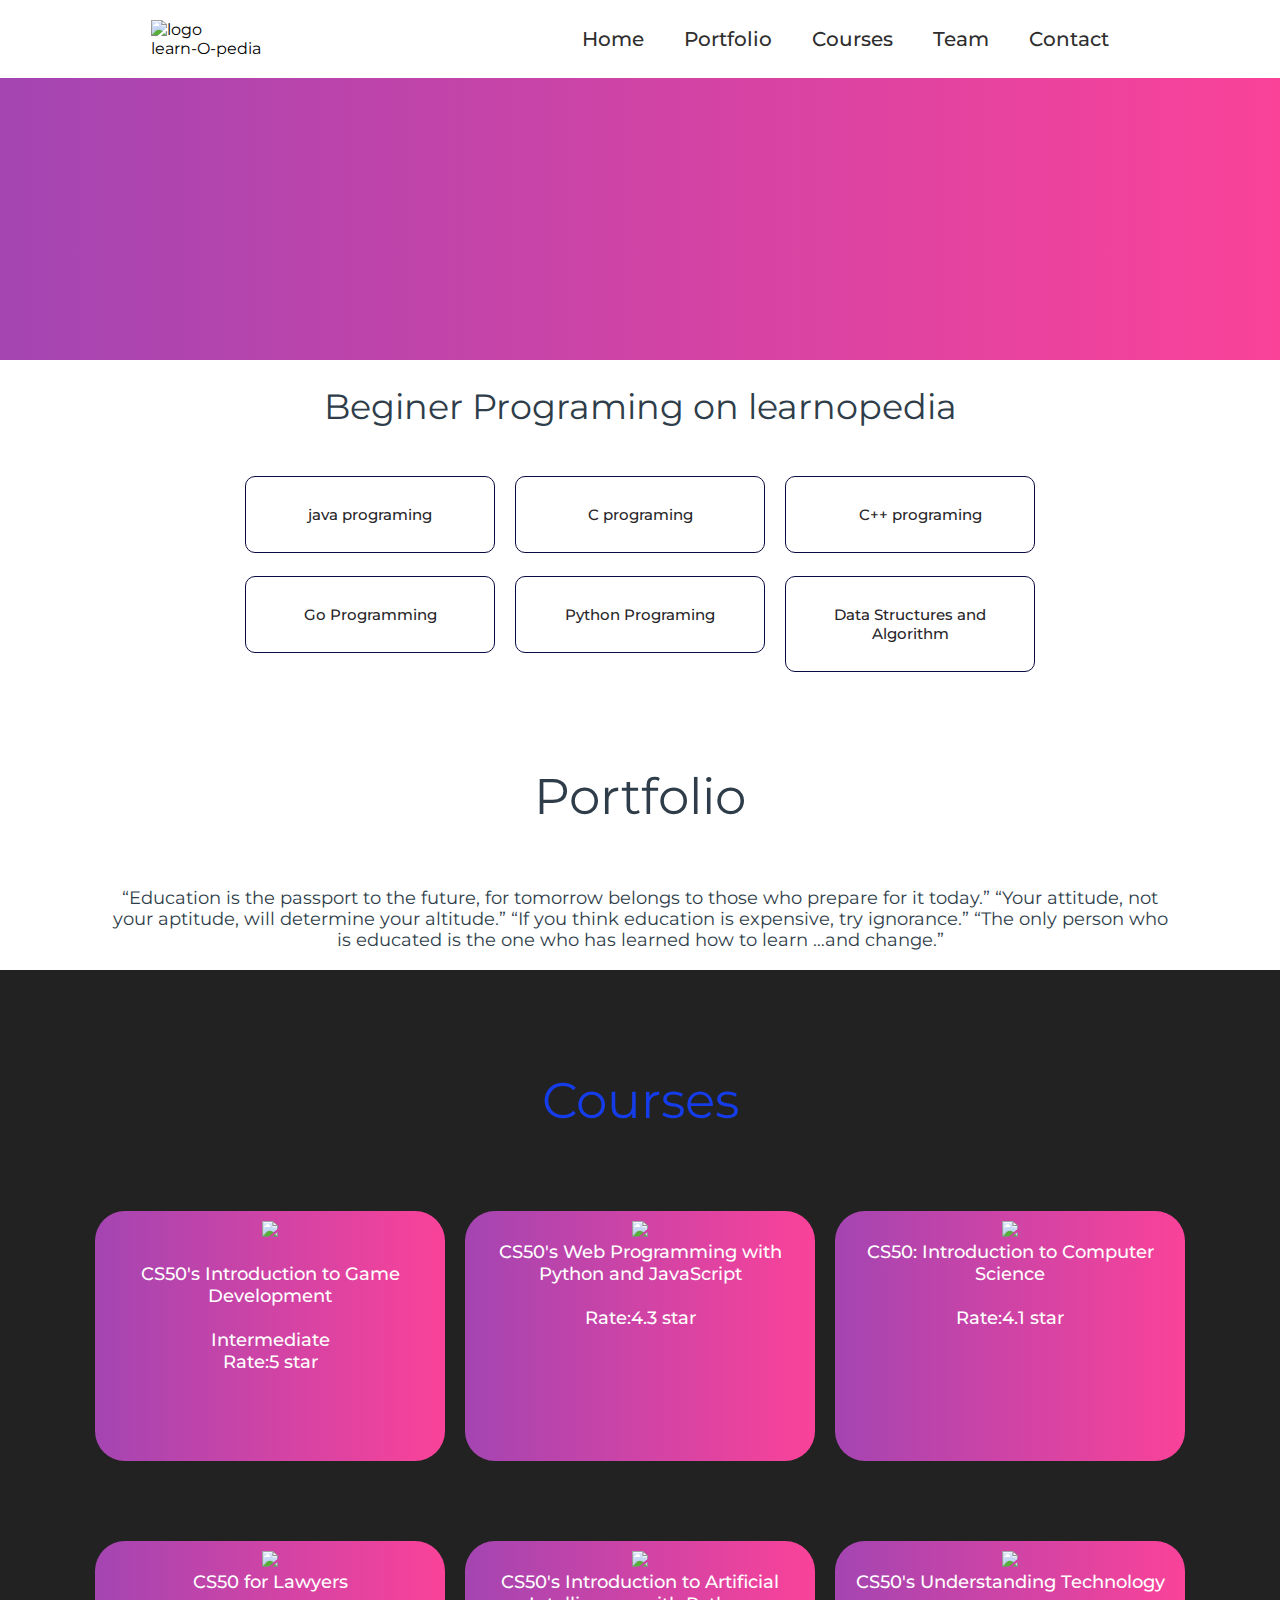
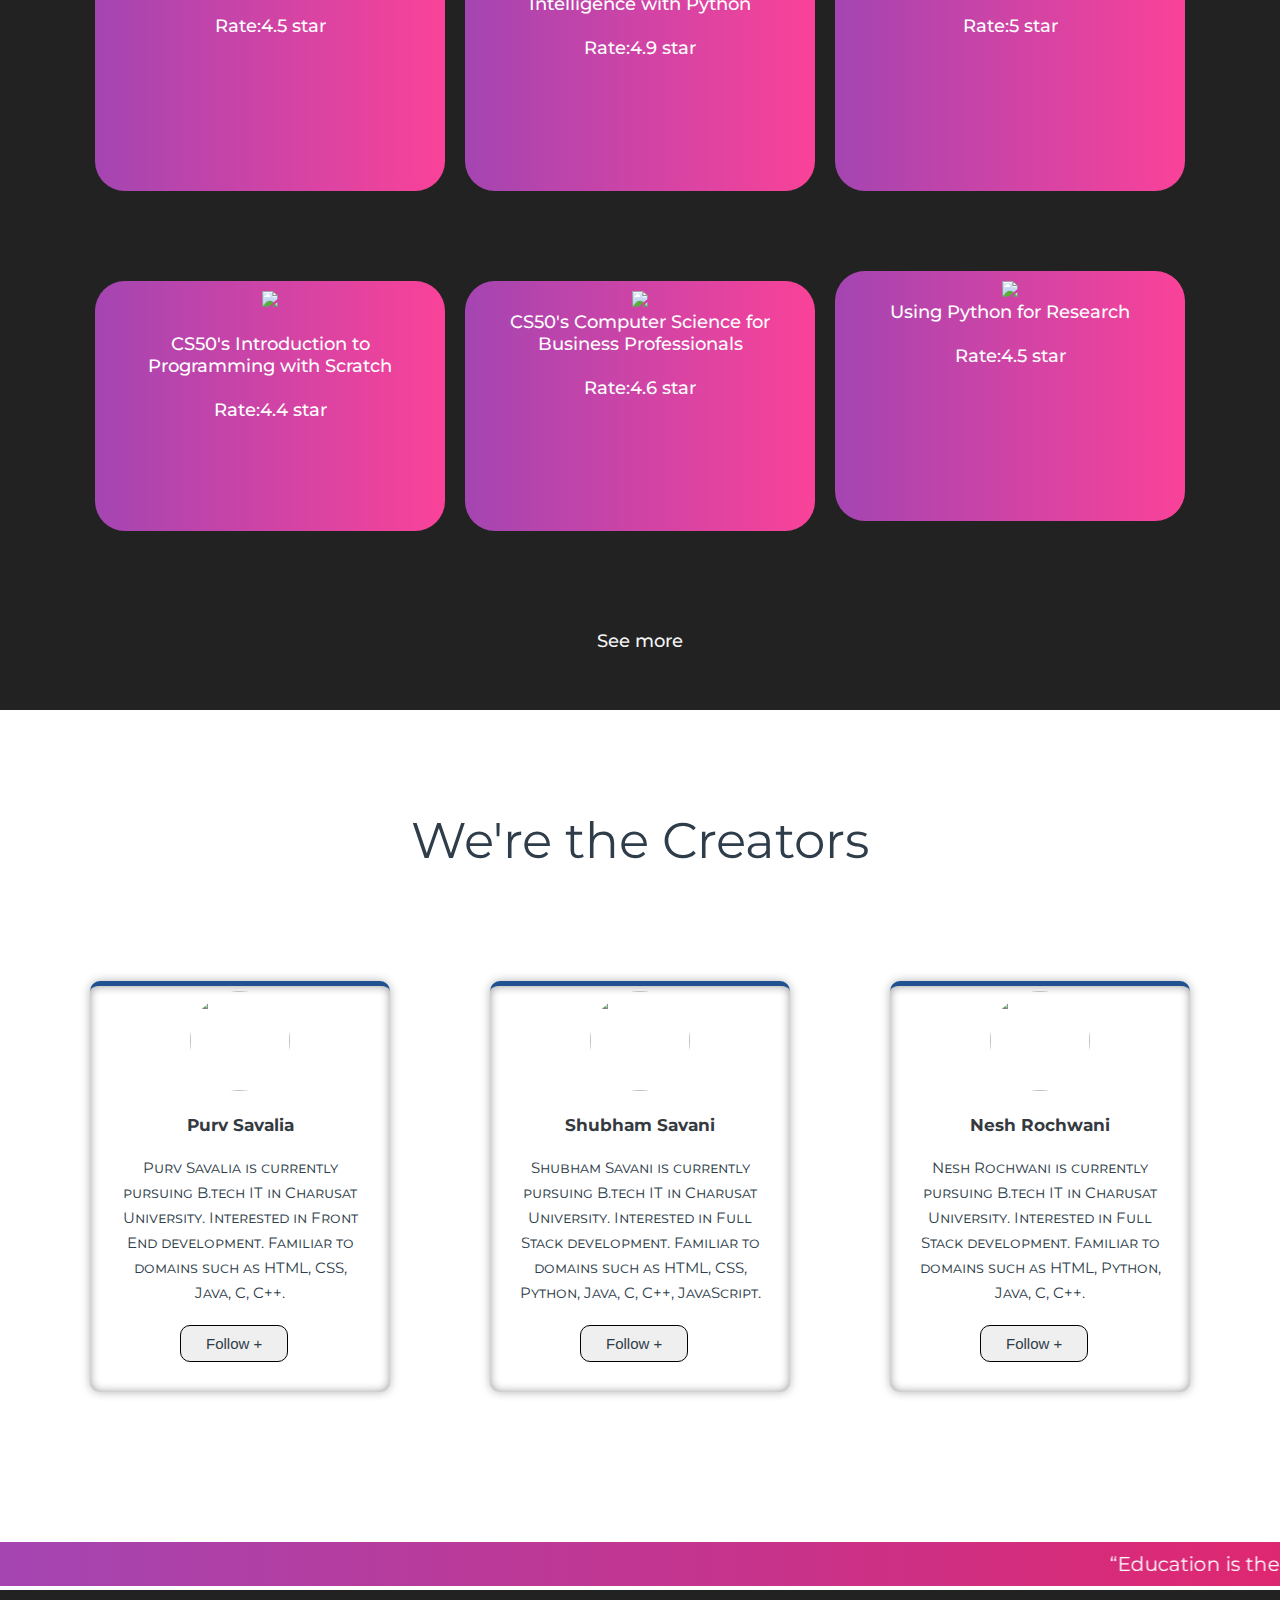
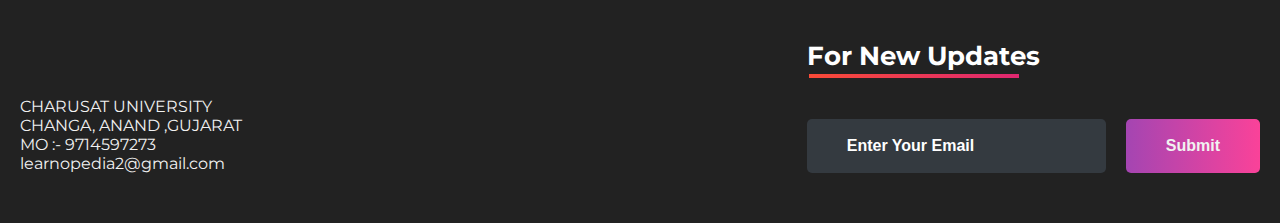
==== commit 5d2d6ae7: "Update index.html" ====
--- a/index.html
+++ b/index.html
@@ -109,12 +109,12 @@
 		<center><p style="font-size: 50px; padding-top: 100px; padding-bottom: 60px;">We're the Creators</p></center>
 		<div class="totalcard">
 			<div class="card">
-				<center><img src="team/viraj.jpeg"></center>
-				<center><div class="card-title">Viraj Patoliya</div>
+				<center><img src="team/purv.jpg"></center>
+				<center><div class="card-title">Purv Savalia</div>
 				<div id="detail">
-					<p>Viraj Patoliya is currently pursuing B.tech IT in Charusat University. Interested in Front End development. Familiar to domains such as HTML, CSS, Java, C, C++. </p>
+					<p>Purv Savalia is currently pursuing B.tech IT in Charusat University. Interested in Front End development. Familiar to domains such as HTML, CSS, Java, C, C++. </p>
 					<div class="duty"></div>
-					<a href="https://www.linkedin.com/in/viraj-patoliya-6891b620b/" target="_blank"><button class="btn-viraj">Follow +</button></a>
+					<a href="" target="_blank"><button class="btn-viraj">Follow +</button></a>
 				</div>
 				</center>
 			</div>
